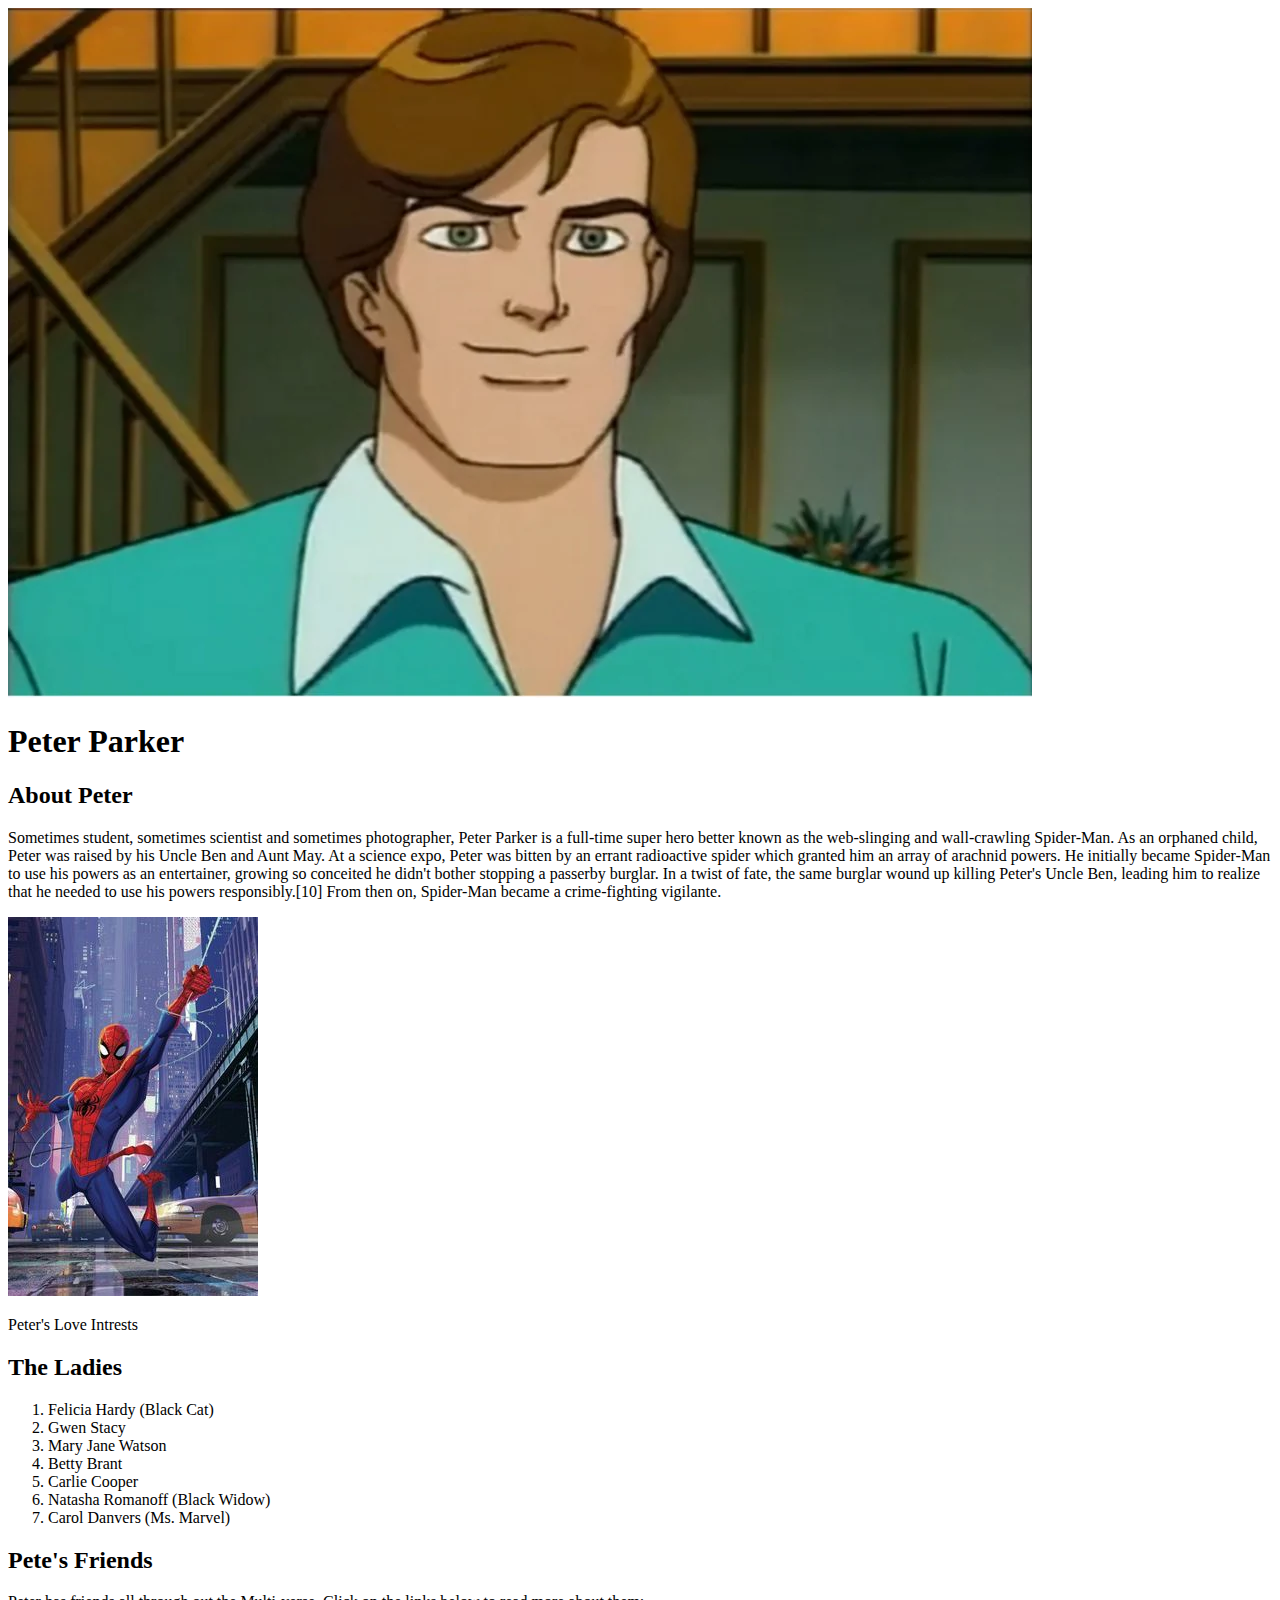
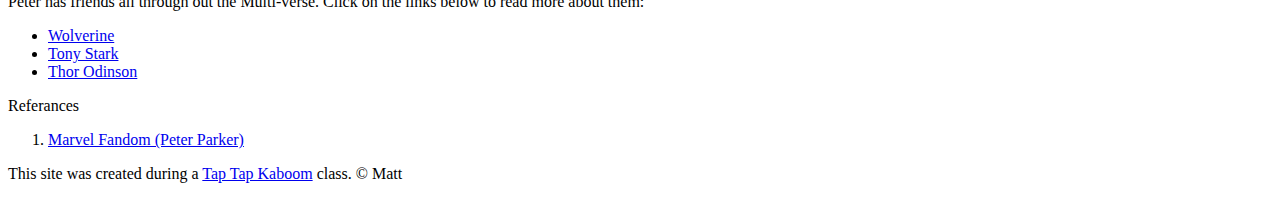
==== index.html @ 2a07ba51 "Created the webpage with out any formatting" ====
<!DOCTYPE html>
<html>
<head>
    <title> Peter Parker</title>
</head>
<body>
    <!-- header element -->
    <header>
        <img src="img/peterparkerheadshot.jpg">
        <h1>Peter Parker</h1>
    </header>

    <!-- main element -->
    <main>
        <h2>About Peter</h2>
        <p>Sometimes student, sometimes scientist and sometimes photographer, 
            Peter Parker is a full-time super hero better known as the web-slinging and wall-crawling Spider-Man.
            As an orphaned child, Peter was raised by his Uncle Ben and Aunt May. At a science expo, Peter was bitten by an errant radioactive spider
            which granted him an array of arachnid powers. He initially became Spider-Man to use his powers as an entertainer, growing so conceited 
            he didn't bother stopping a passerby burglar. In a twist of fate, the same burglar wound up killing Peter's Uncle Ben, 
            leading him to realize that he needed to use his powers responsibly.[10] From then on, Spider-Man became a crime-fighting vigilante.</p>
        <img src="img/spidermanwebslinging.jpg">
        <p>Peter's Love Intrests</p>
        <h2> The Ladies</h2>
        <ol>
            <li>Felicia Hardy (Black Cat)</li>
            <li>Gwen Stacy</li>
            <li>Mary Jane Watson</li>
            <li>Betty Brant</li>
            <li>Carlie Cooper</li>
            <li>Natasha Romanoff (Black Widow)</li>
            <li>Carol Danvers (Ms. Marvel)</li>
        </ol>
        <h2>Pete's Friends</h2>
        <p> Peter has friends all through out the Multi-verse. Click on the links below to read more about them:</p>
        <ul>
            <li><a target="_blank" href="https://marvel.fandom.com/wiki/James_Howlett_(Earth-616)">Wolverine</a></li>
            <li><a target="_blank" href="https://marvel.fandom.com/wiki/Anthony_Stark_(Earth-616)">Tony Stark</a></li>
            <li><a target="_blank" href="https://marvel.fandom.com/wiki/Thor_Odinson_(Earth-616)">Thor Odinson</a></li>
        </ul>
        <p>Referances</p>
        <ol>
            <li><a target="_blank" href="https://marvel.fandom.com/wiki/Peter_Parker_(Earth-616)">Marvel Fandom (Peter Parker)</a></li>
        </ol>
    </main>

    <!-- Footer Element -->
    <footer>
        <p>
            This site was created during a <a href="https://taptapkaboom.com"> Tap Tap Kaboom</a> class. &copy; Matt
        </p>
    </footer>

</body>
</html>
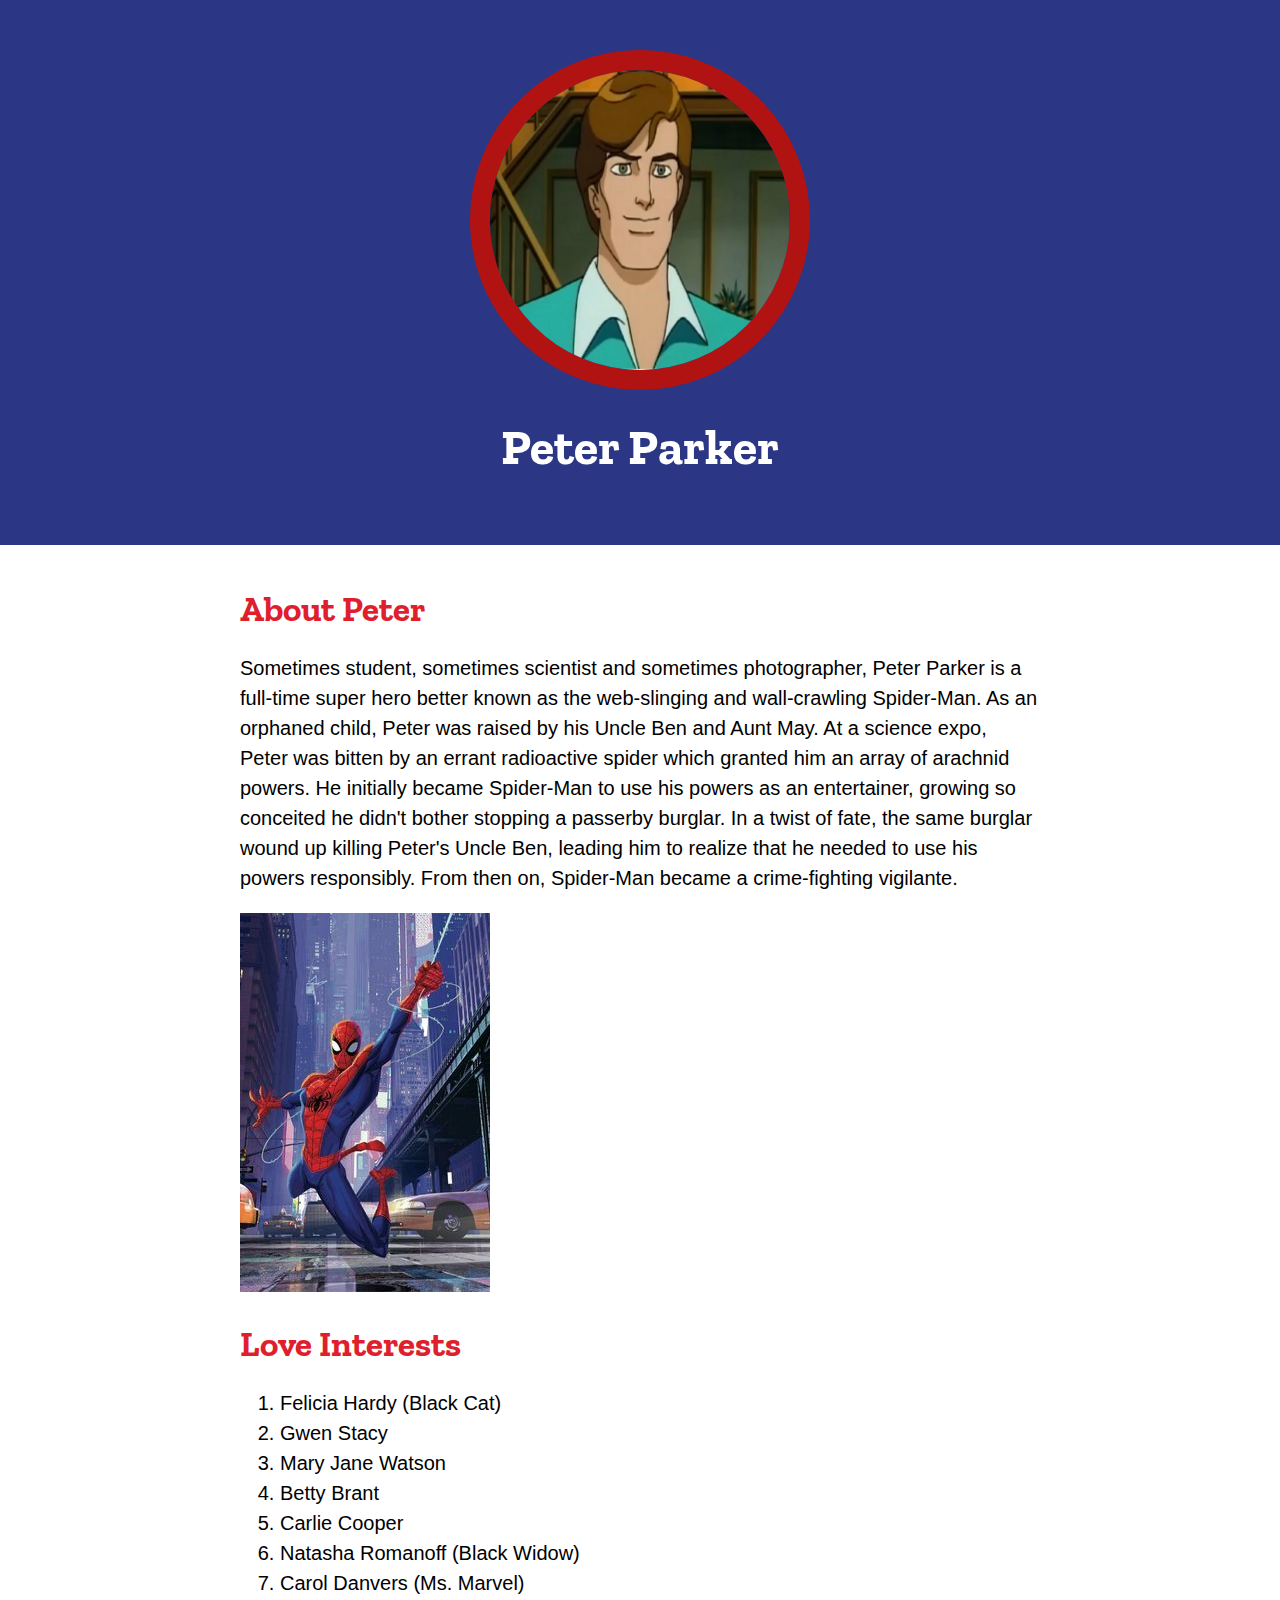
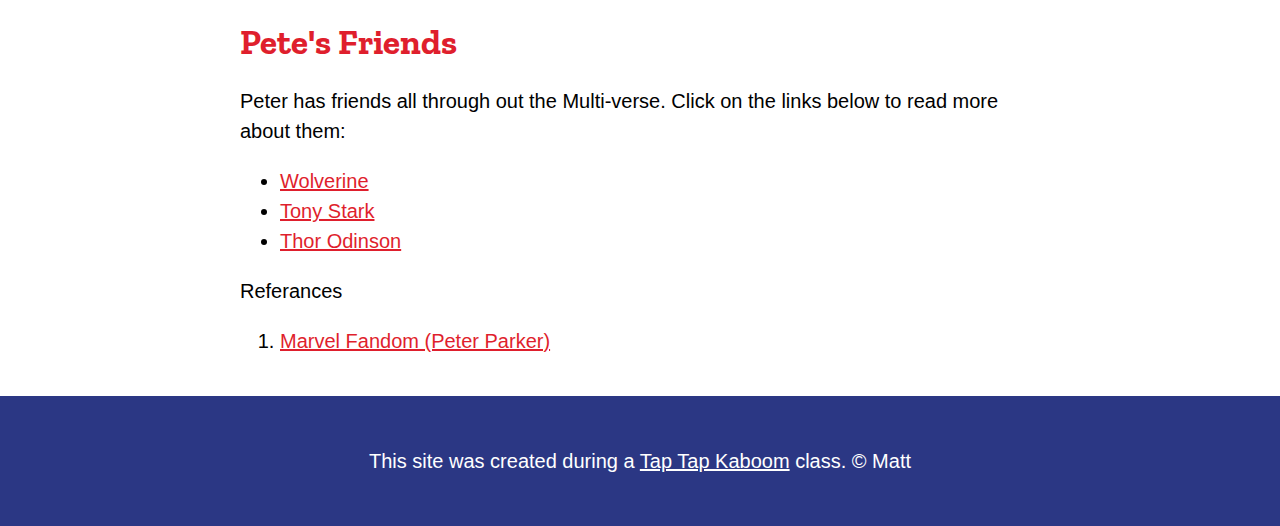
==== commit ba43f62d: "Wrote CSS for Hero website and changed some html." ====
--- a/index.html
+++ b/index.html
@@ -7,6 +7,9 @@
     <!-- header element -->
     <header>
         <img src="img/peterparkerheadshot.jpg">
+        <link rel="icon" href="img/peterparkerheadshot.jpg">
+        <link href="https://fonts.googleapis.com/css2?family=Zilla+Slab&display=swap" rel="stylesheet">
+        <link rel="stylesheet" type="text/css" href="CSS/hero.css">
         <h1>Peter Parker</h1>
     </header>
 
@@ -18,10 +21,9 @@
             As an orphaned child, Peter was raised by his Uncle Ben and Aunt May. At a science expo, Peter was bitten by an errant radioactive spider
             which granted him an array of arachnid powers. He initially became Spider-Man to use his powers as an entertainer, growing so conceited 
             he didn't bother stopping a passerby burglar. In a twist of fate, the same burglar wound up killing Peter's Uncle Ben, 
-            leading him to realize that he needed to use his powers responsibly.[10] From then on, Spider-Man became a crime-fighting vigilante.</p>
+            leading him to realize that he needed to use his powers responsibly. From then on, Spider-Man became a crime-fighting vigilante.</p>
         <img src="img/spidermanwebslinging.jpg">
-        <p>Peter's Love Intrests</p>
-        <h2> The Ladies</h2>
+        <h2> Love Interests</h2>
         <ol>
             <li>Felicia Hardy (Black Cat)</li>
             <li>Gwen Stacy</li>
@@ -47,7 +49,7 @@
     <!-- Footer Element -->
     <footer>
         <p>
-            This site was created during a <a href="https://taptapkaboom.com"> Tap Tap Kaboom</a> class. &copy; Matt
+            This site was created during a <a target="_blank" href="https://taptapkaboom.com"> Tap Tap Kaboom</a> class. &copy; Matt
         </p>
     </footer>
 
--- a/CSS/hero.css
+++ b/CSS/hero.css
@@ -0,0 +1,65 @@
+body{
+    margin: 0;
+    font-family:  Helvetica, Arial, sans-serif;
+    font-size: 20px;
+    line-height: 30px;
+}
+header{
+    background-color: #2B3784;
+    text-align: center;
+    padding-top: 50px;
+    padding-bottom: 50px;
+}
+
+h1,h2{
+    font-family: 'Zilla Slab', serif;
+}
+header h1{
+    color: white;
+    font-size: 50px;
+    
+}
+
+header img{
+    border-radius: 300px;
+    width: 300px;
+    height: 300px;
+    border: 20px solid #B11313;
+}
+
+
+
+main{
+    max-width: 800px;
+    margin: 0 auto;
+    padding: 20px;
+}
+main img{
+    max-width: 100%;
+}
+h2{
+    font-size: 35px ;
+    color: #DF1F2D;
+}
+a{
+    color: #DF1F2D;
+}
+a:hover{
+    color: #2B3784;
+}
+
+footer{
+    background-color: #2B3784;
+    text-align: center;
+    color: white;
+    padding: 50px;
+}
+footer p{
+    margin: 0;
+}
+footer a{
+    color: white;
+}
+footer a:hover{
+    color: #DF1F2D;
+}